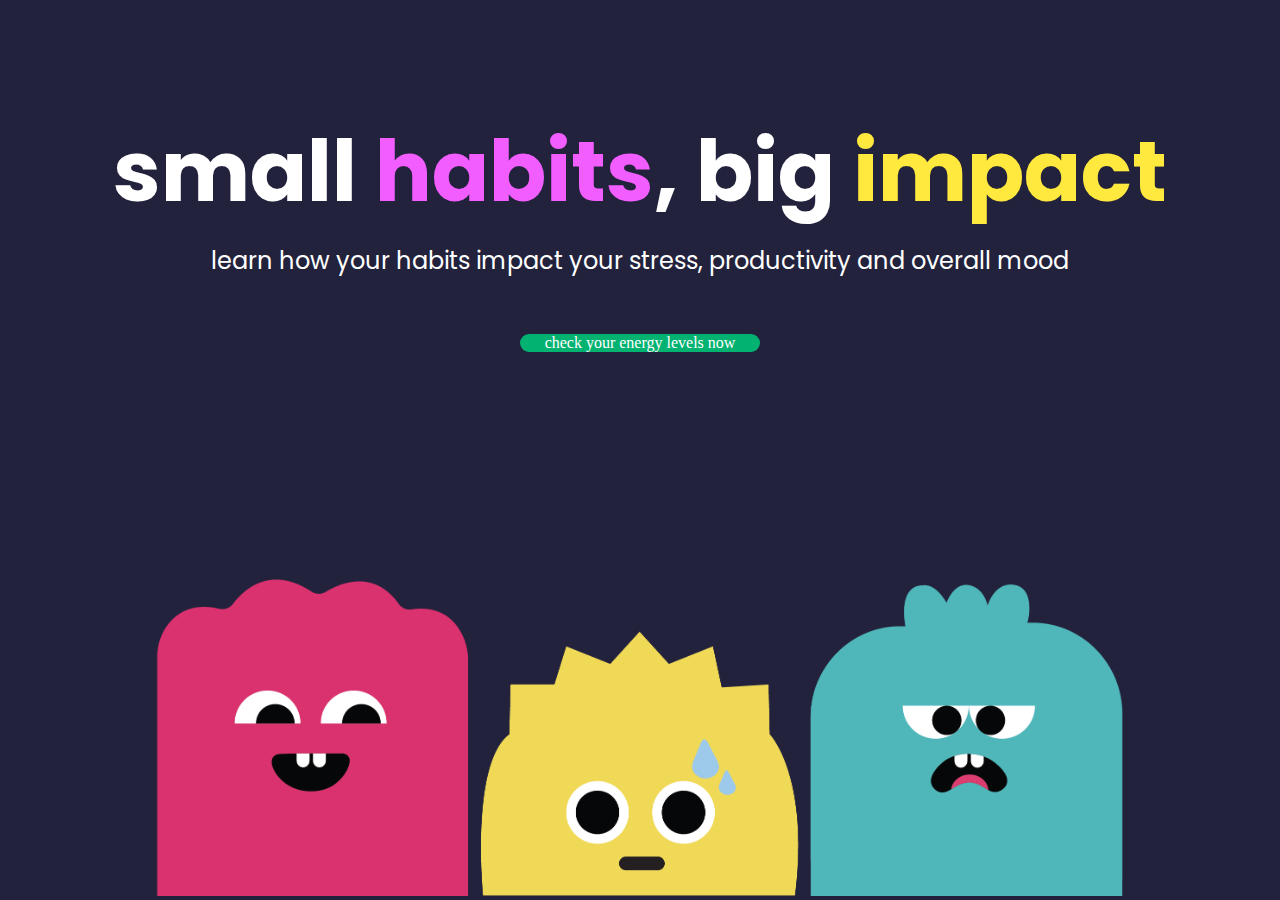
==== ui  homepage/index.html @ e6f69e57 "Re-organized folders" ====
<!DOCTYPE html> 
<html lang="en">
<head>
    <title>still don't know</title>
    <link rel="stylesheet" href="style.css"> <!-- Corrected closing tag -->
    <link href="https://fonts.googleapis.com/css2?family=Poppins:wght@300;400;500;600;700&display=swap" rel="stylesheet"> <!-- Google Fonts link -->
</head>

<body>
<div class="titles">

    <h1>small <span class="highlight-habit">habits</span>, big <span class="highlight-impact">impact</span>
    <h2>learn how your habits impact your stress, productivity and overall mood</h2>
    <div class="button">check your energy levels now</button>
        </a>
    </div>
</div>

    <div class="image-container">
        <img src="images/char home.png" alt="Description of image" class="responsive-image"> <!-- Updated image path -->
    </div>
</body>

</html>
---- ui  homepage/style.css ----
body {
    background-color: #23223C; /* Change this to your desired background color */
    text-align: center; /* Center all text */
    display: flex; /* Use Flexbox */
    flex-direction: column; /* Stack children vertically */
    /* justify-content: center; Center vertically */
    align-items: center; /* Center horizontally */
    height: 100vh; /* Full viewport height */
    margin: 0; /* Remove default margin */
    position: relative; /* Set position to relative for absolute positioning of children */
}

.titles {
    /* display: flex; */
    align-items: center;
    padding-top: 108px;
}

h1, h2, h3, h4, h5, h6 {
    font-family: "Poppins", sans-serif;
    font-weight: normal;
    color: white; /* Set all heading text to white */
}

h1 {
    font-size: 5.3rem;
    margin: 0; /* No margin for h1 */
    font-weight: bold;
}

.highlight-habit {
    color: #F25DFF; 
}

.highlight-impact {
    color: #FFE93F;
}

h2 {
    margin: 0.5rem 2rem;
  
  /* Reduced margin for h2 */
}

.button {
    display: inline-block; /* Makes the button-like div behave like a button */
    padding: 0px 25px; /* Adds some padding */
    background-color: #02B271; /* Button background color */
    color: white; /* Text color */
    border-radius: 50px; /* Rounded corners */
    cursor: pointer; /* Changes cursor to pointer on hover */
    margin: 3rem 0;
    transition: transform 0.6s ease, opacity 0.6s ease;
}

.button:hover {
    transform: scale(1.1); /* Add this to trigger the transition */
    opacity: 0.6;
}



.image-container {
    position: absolute; /* Position the image container absolutely */
    bottom: 0; /* Stick to the bottom of the page */
    left: 49%; /* Center horizontally */
    transform: translateX(-80%); /* Adjust for centering */
    margin-top: 5rem; /* Add some space above the image */
}

.responsive-image {
    width: 164%; /* Adjust the width as needed (e.g., 80% of the container) */
    height: auto; /* Maintain aspect ratio */
}
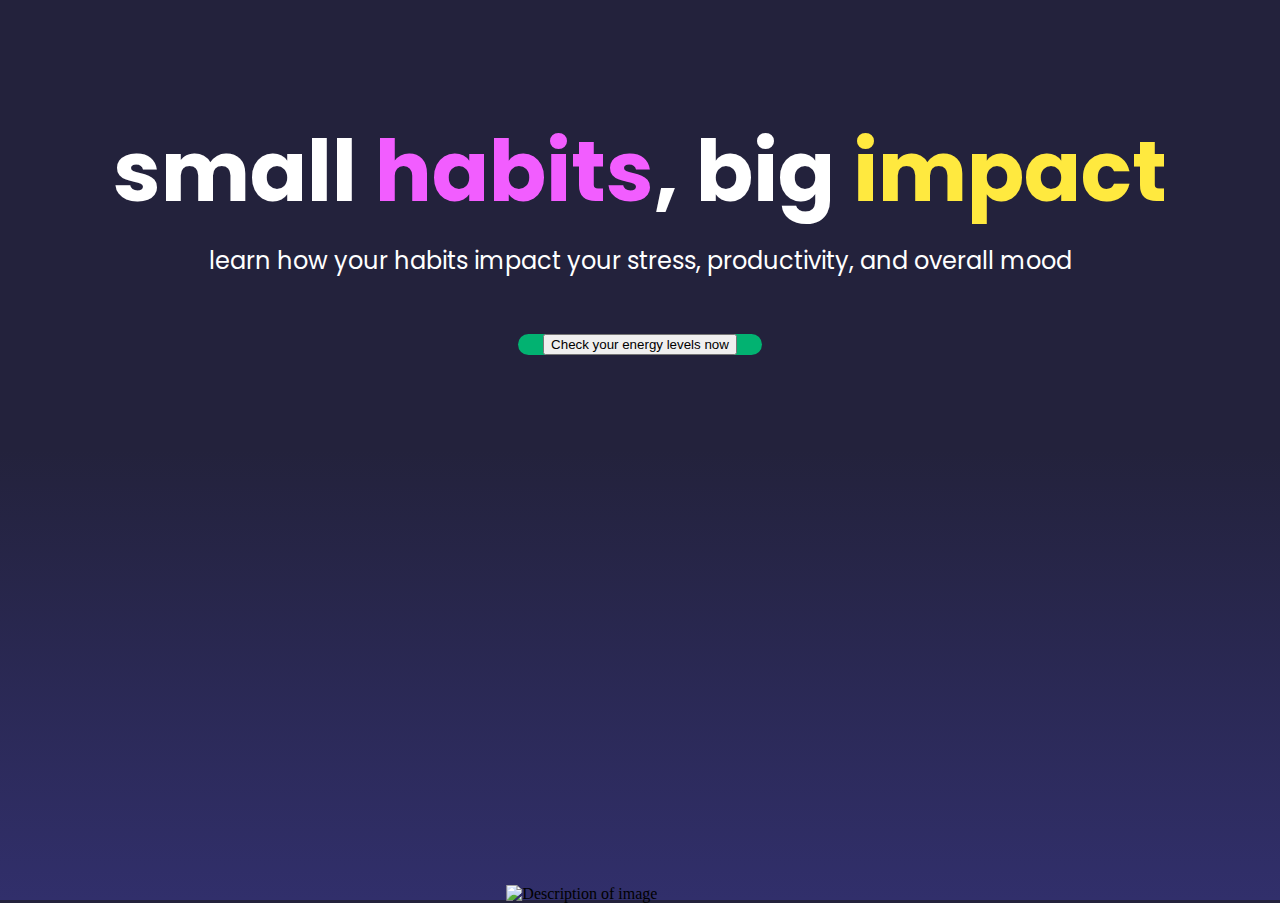
==== commit 626d3bd2: "Added persistence to home page" ====
--- a/ui  homepage/index.html
+++ b/ui  homepage/index.html
@@ -1,24 +1,25 @@
 <!DOCTYPE html> 
 <html lang="en">
 <head>
-    <title>still don't know</title>
-    <link rel="stylesheet" href="style.css"> <!-- Corrected closing tag -->
-    <link href="https://fonts.googleapis.com/css2?family=Poppins:wght@300;400;500;600;700&display=swap" rel="stylesheet"> <!-- Google Fonts link -->
+    <title>Still Don't Know</title>
+    <link rel="stylesheet" href="style.css">
+    <link href="https://fonts.googleapis.com/css2?family=Poppins:wght@300;400;500;600;700&display=swap" rel="stylesheet">
 </head>
 
 <body>
-<div class="titles">
+    <div class="titles">
+        <h1>small <span class="highlight-habit">habits</span>, big <span class="highlight-impact">impact</span></h1>
+        <h2>learn how your habits impact your stress, productivity, and overall mood</h2>
 
-    <h1>small <span class="highlight-habit">habits</span>, big <span class="highlight-impact">impact</span>
-    <h2>learn how your habits impact your stress, productivity and overall mood</h2>
-    <div class="button">check your energy levels now</button>
-        </a>
+        <div class="button">
+            <a href="../ui slider pages/slider.html"> 
+                <button>Check your energy levels now</button>
+            </a>
+        </div>
     </div>
-</div>
 
     <div class="image-container">
-        <img src="images/char home.png" alt="Description of image" class="responsive-image"> <!-- Updated image path -->
+        <img src="images/char-home.png" alt="Description of image" class="responsive-image">
     </div>
 </body>
-
-</html>+</html>
--- a/ui  homepage/style.css
+++ b/ui  homepage/style.css
@@ -1,14 +1,15 @@
 body {
-    background-color: #23223C; /* Change this to your desired background color */
+    background-image: linear-gradient(to bottom, #23223C, #23223C, #312F6B); /* Add the gradient background */
+    background-color: #23223C; /* Fallback background color */
     text-align: center; /* Center all text */
     display: flex; /* Use Flexbox */
     flex-direction: column; /* Stack children vertically */
-    /* justify-content: center; Center vertically */
     align-items: center; /* Center horizontally */
     height: 100vh; /* Full viewport height */
     margin: 0; /* Remove default margin */
     position: relative; /* Set position to relative for absolute positioning of children */
 }
+
 
 .titles {
     /* display: flex; */
@@ -62,7 +63,7 @@
 
 .image-container {
     position: absolute; /* Position the image container absolutely */
-    bottom: 0; /* Stick to the bottom of the page */
+    bottom: -0.2rem; /* Stick to the bottom of the page */
     left: 49%; /* Center horizontally */
     transform: translateX(-80%); /* Adjust for centering */
     margin-top: 5rem; /* Add some space above the image */
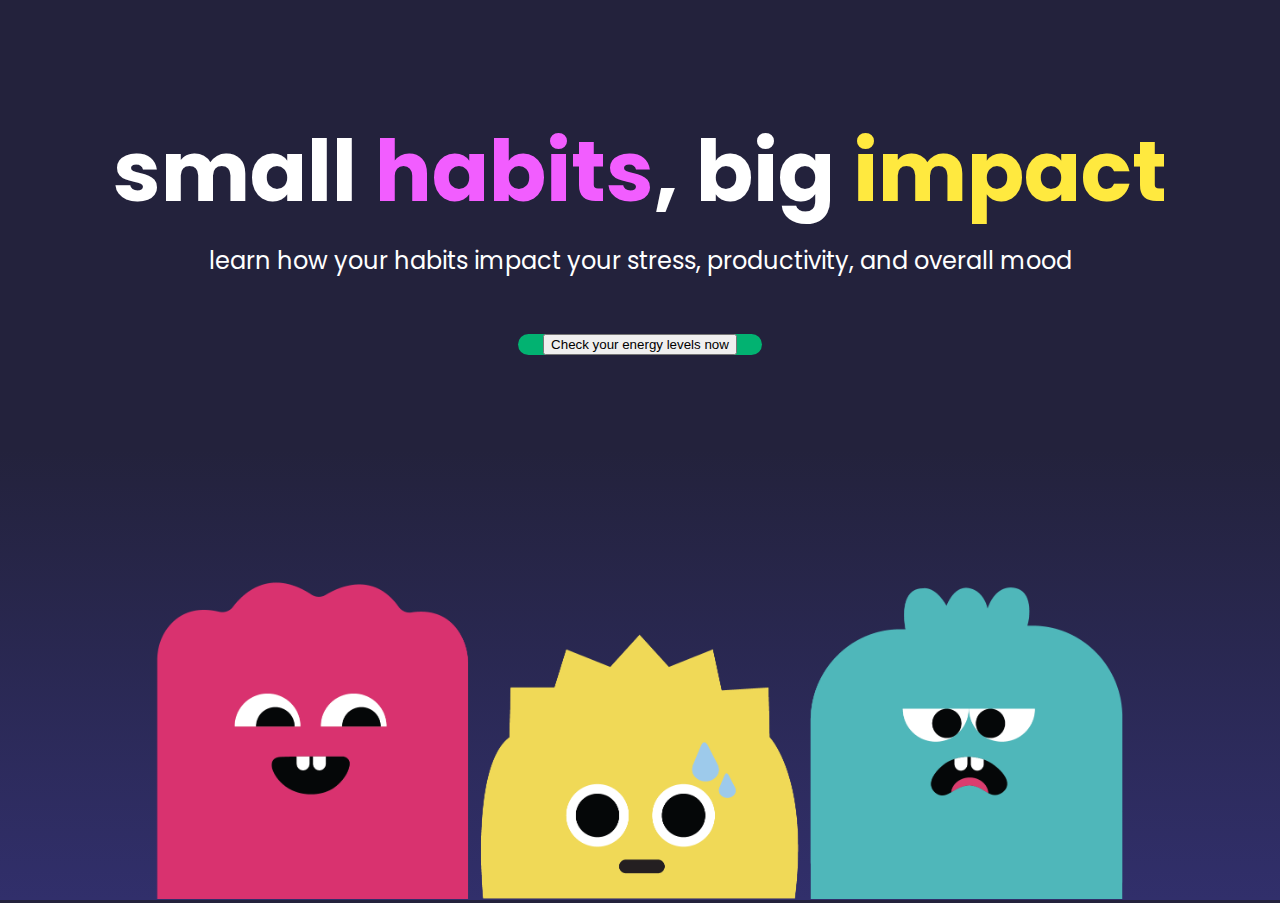
==== commit e28c6251: "button fixed" ====
--- a/ui  homepage/index.html
+++ b/ui  homepage/index.html
@@ -19,7 +19,7 @@
     </div>
 
     <div class="image-container">
-        <img src="images/char-home.png" alt="Description of image" class="responsive-image">
+        <img src="images/char home.png" alt="Description of image" class="responsive-image">
     </div>
 </body>
 </html>
--- a/ui  homepage/style.css
+++ b/ui  homepage/style.css
@@ -10,9 +10,7 @@
     position: relative; /* Set position to relative for absolute positioning of children */
 }
 
-
 .titles {
-    /* display: flex; */
     align-items: center;
     padding-top: 108px;
 }
@@ -38,9 +36,7 @@
 }
 
 h2 {
-    margin: 0.5rem 2rem;
-  
-  /* Reduced margin for h2 */
+    margin: 0.5rem 2rem; /* Reduced margin for h2 */
 }
 
 .button {
@@ -52,14 +48,14 @@
     cursor: pointer; /* Changes cursor to pointer on hover */
     margin: 3rem 0;
     transition: transform 0.6s ease, opacity 0.6s ease;
+    position: relative; /* Set position to relative */
+    z-index: 10; /* Set a high z-index to ensure it appears on top */
 }
 
 .button:hover {
     transform: scale(1.1); /* Add this to trigger the transition */
     opacity: 0.6;
 }
-
-
 
 .image-container {
     position: absolute; /* Position the image container absolutely */
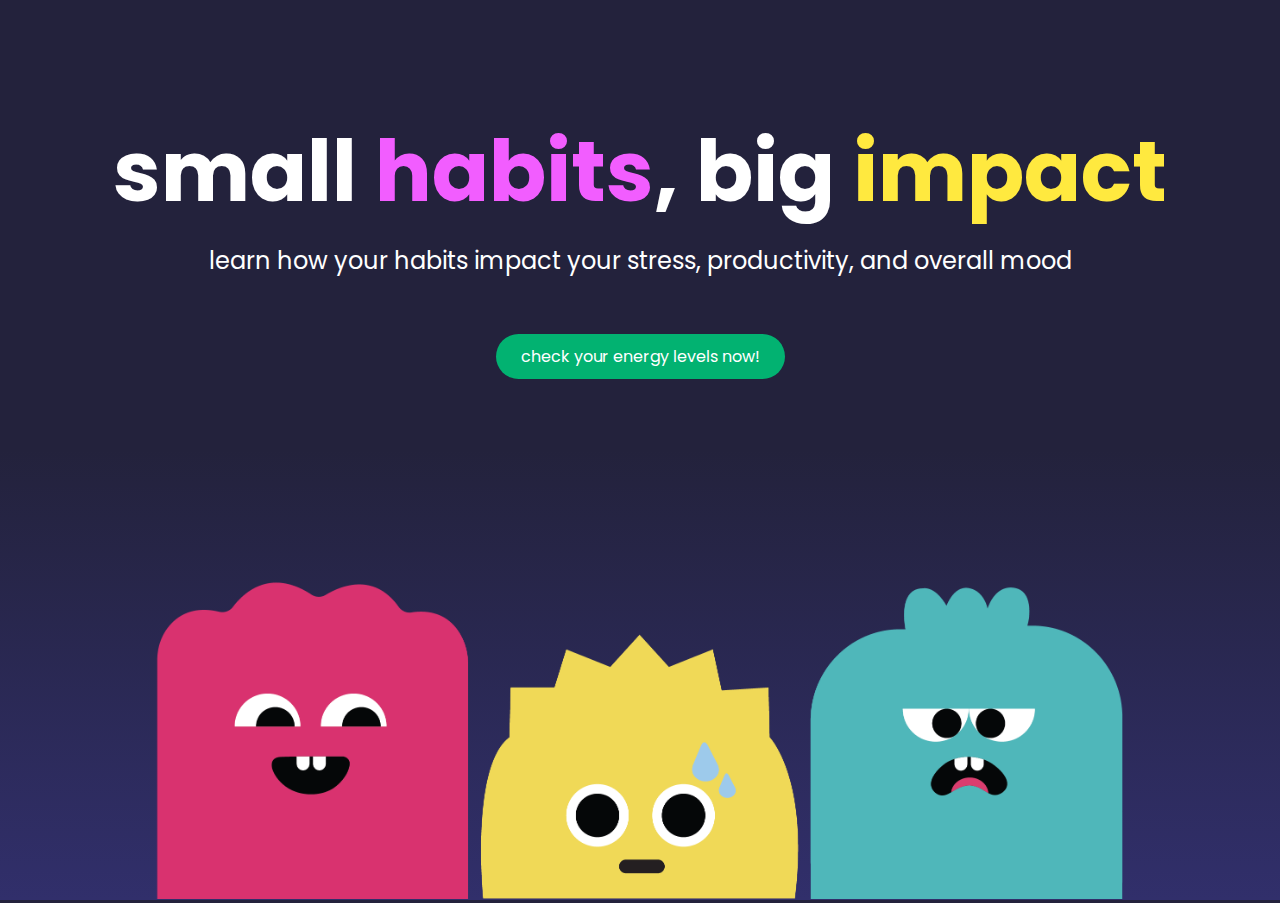
==== commit 3c1007ff: "Merge branch 'main' of https://github.com/am-codez/P-Happy-Good-Habits-" ====
--- a/ui  homepage/index.html
+++ b/ui  homepage/index.html
@@ -11,11 +11,9 @@
         <h1>small <span class="highlight-habit">habits</span>, big <span class="highlight-impact">impact</span></h1>
         <h2>learn how your habits impact your stress, productivity, and overall mood</h2>
 
-        <div class="button">
-            <a href="../ui slider pages/slider.html"> 
-                <button>Check your energy levels now</button>
-            </a>
-        </div>
+        <a href="../ui slider pages/slider.html" class="button"> 
+            check your energy levels now!
+        </a>
     </div>
 
     <div class="image-container">
--- a/ui  homepage/style.css
+++ b/ui  homepage/style.css
@@ -40,11 +40,13 @@
 }
 
 .button {
+    font-family: "Poppins", sans-serif;
     display: inline-block; /* Makes the button-like div behave like a button */
-    padding: 0px 25px; /* Adds some padding */
+    padding: 10px 25px; /* Adds some padding */
     background-color: #02B271; /* Button background color */
     color: white; /* Text color */
     border-radius: 50px; /* Rounded corners */
+    text-decoration: none; /* Remove underline from the link */
     cursor: pointer; /* Changes cursor to pointer on hover */
     margin: 3rem 0;
     transition: transform 0.6s ease, opacity 0.6s ease;
@@ -53,7 +55,7 @@
 }
 
 .button:hover {
-    transform: scale(1.1); /* Add this to trigger the transition */
+    transform: scale(1.025); /* Add this to trigger the transition */
     opacity: 0.6;
 }
 
@@ -69,3 +71,5 @@
     width: 164%; /* Adjust the width as needed (e.g., 80% of the container) */
     height: auto; /* Maintain aspect ratio */
 }
+
+
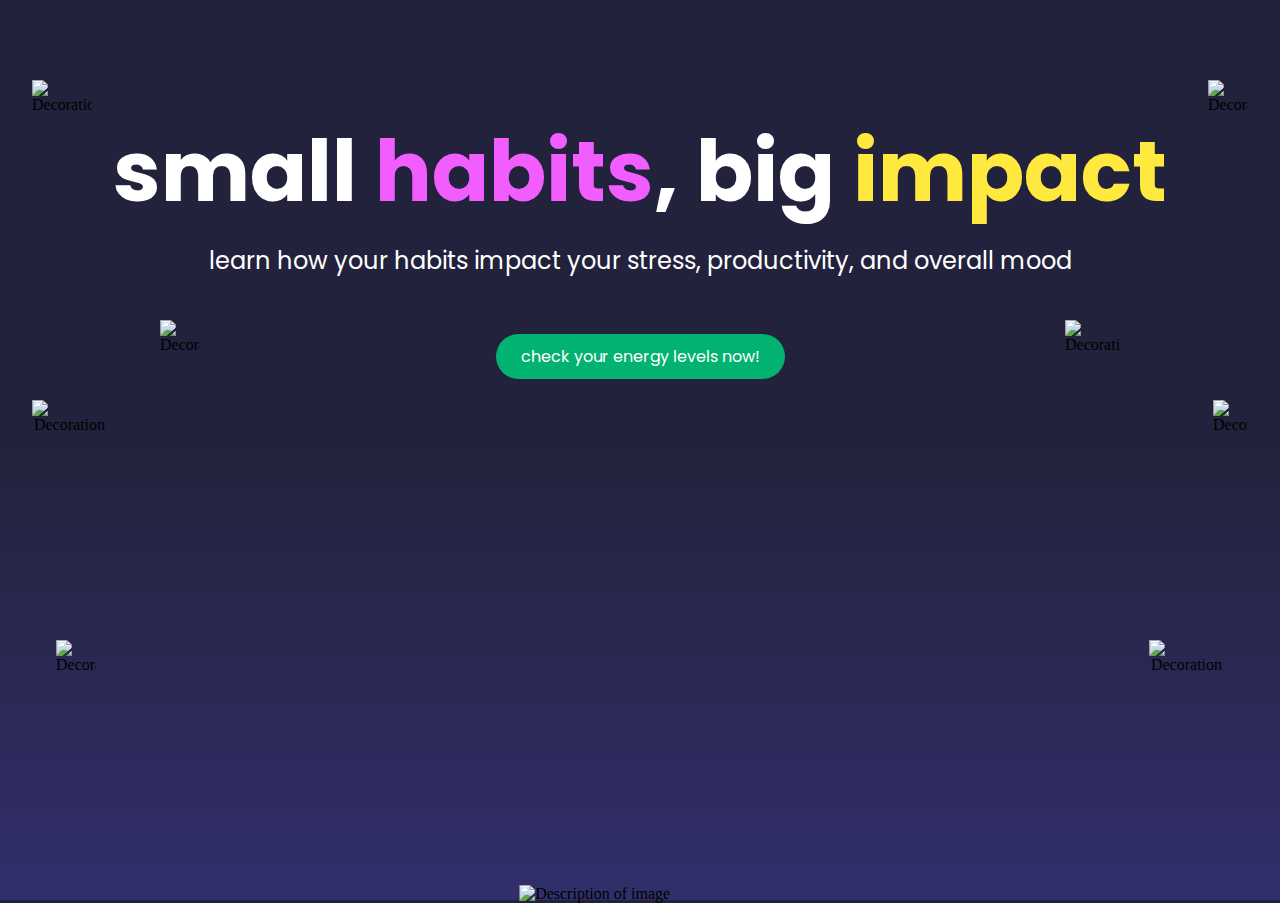
==== commit f3d72b34: "a" ====
--- a/ui  homepage/index.html
+++ b/ui  homepage/index.html
@@ -11,7 +11,7 @@
         <h1>small <span class="highlight-habit">habits</span>, big <span class="highlight-impact">impact</span></h1>
         <h2>learn how your habits impact your stress, productivity, and overall mood</h2>
 
-        <a href="../ui slider pages/slider.html" class="button"> 
+        <a href="age form.html" class="button"> 
             check your energy levels now!
         </a>
     </div>
@@ -19,5 +19,15 @@
     <div class="image-container">
         <img src="images/char home.png" alt="Description of image" class="responsive-image">
     </div>
+
+    <!-- Deco images -->
+    <img src="images/deco.png" alt="Decoration" class="deco deco1">
+    <img src="images/deco.png" alt="Decoration" class="deco deco2">
+    <img src="images/deco.png" alt="Decoration" class="deco deco3">
+    <img src="images/deco.png" alt="Decoration" class="deco deco4">
+    <img src="images/deco.png" alt="Decoration" class="deco deco5">
+    <img src="images/deco.png" alt="Decoration" class="deco deco6">
+    <img src="images/deco.png" alt="Decoration" class="deco deco7">
+    <img src="images/deco.png" alt="Decoration" class="deco deco8">
 </body>
-</html>
+</html>--- a/ui  homepage/style.css
+++ b/ui  homepage/style.css
@@ -62,14 +62,95 @@
 .image-container {
     position: absolute; /* Position the image container absolutely */
     bottom: -0.2rem; /* Stick to the bottom of the page */
-    left: 49%; /* Center horizontally */
+    left: 50%; /* Center horizontally */
     transform: translateX(-80%); /* Adjust for centering */
     margin-top: 5rem; /* Add some space above the image */
 }
 
 .responsive-image {
-    width: 164%; /* Adjust the width as needed (e.g., 80% of the container) */
+    width: 160%; /* Adjust the width as needed (e.g., 80% of the container) */
     height: auto; /* Maintain aspect ratio */
 }
 
 
+.deco {
+    position: absolute; /* Position absolutely */
+    background-size: cover; /* Cover the entire area */
+    z-index: -100; /* Ensure it is behind other content */
+    animation: moveUpDown 3s ease-in-out infinite; /* Default animation */
+}
+
+/* Specific deco images with different animation durations */
+.deco1 {
+    top: 5rem; /* 90px from the top */
+    left: 2rem; /* 40px from the left */
+    width: 60px; /* Adjust width as needed */
+    height: 60px; /* Adjust height as needed */
+    animation-duration: 2s; /* Faster animation */
+}
+
+.deco2 {
+    top: 20rem; /* 200px from the top */
+    left: 10rem; /* 200px from the left */
+    width: 40px; /* Adjust width as needed */
+    height: 40px; /* Adjust height as needed */
+    animation-duration: 4s; /* Slower animation */
+}
+
+.deco3 {
+    top: 25rem; /* 300px from the top */
+    left: 2rem; /* 100px from the left */
+    width: 75px; /* Adjust width as needed */
+    height: 75px; /* Adjust height as needed */
+    animation-duration: 3s; /* Medium speed animation */
+}
+
+.deco4 {
+    top: 40rem; /* 300px from the top */
+    left: 3.5rem; /* 100px from the left */
+    width: 40px; /* Adjust width as needed */
+    height: 40px; /* Adjust height as needed */
+    animation-duration: 5s; /* Medium speed animation */
+}
+
+.deco5 {
+    top: 5rem; /* 90px from the top */
+    right: 2rem; /* 40px from the left */
+    width: 40px; /* Adjust width as needed */
+    height: 40px; /* Adjust height as needed */
+    animation-duration: 2s; /* Faster animation */
+}
+
+.deco6 {
+    top: 20rem; /* 200px from the top */
+    right: 10rem; /* 200px from the left */
+    width: 55px; /* Adjust width as needed */
+    height: 55px; /* Adjust height as needed */
+    animation-duration: 4s; /* Slower animation */
+}
+
+.deco7 {
+    top: 25rem; /* 300px from the top */
+    right: 2rem; /* 100px from the left */
+    width: 35px; /* Adjust width as needed */
+    height: 35px; /* Adjust height as needed */
+    animation-duration: 3s; /* Medium speed animation */
+}
+
+.deco8 {
+    top: 40rem; /* 300px from the top */
+    right: 3.5rem; /* 100px from the left */
+    width: 75px; /* Adjust width as needed */
+    height: 75px; /* Adjust height as needed */
+    animation-duration: 5s; /* Medium speed animation */
+}
+
+/* Keyframes for up and down movement */
+@keyframes moveUpDown {
+    0%, 100% {
+        transform: translateY(0); /* Start and end at original position */
+    }
+    50% {
+        transform: translateY(-20px); /* Move up */
+    }
+}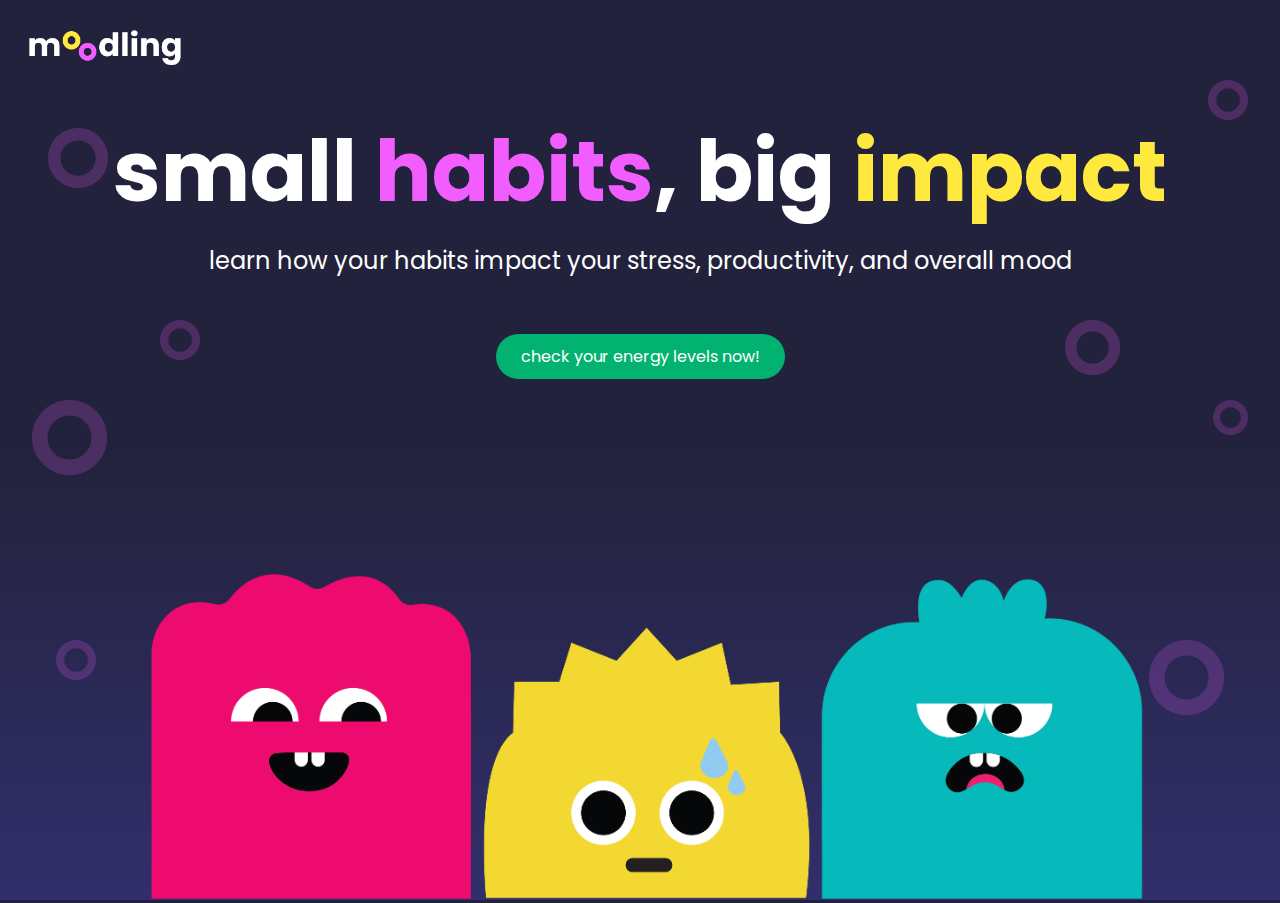
==== commit f1d9b56c: "Merge branch 'main' of https://github.com/am-codez/P-Happy-Good-Habits-" ====
--- a/ui  homepage/index.html
+++ b/ui  homepage/index.html
@@ -7,6 +7,8 @@
 </head>
 
 <body>
+    <img src="images/moodling.png" alt="Logo" class="logo">
+
     <div class="titles">
         <h1>small <span class="highlight-habit">habits</span>, big <span class="highlight-impact">impact</span></h1>
         <h2>learn how your habits impact your stress, productivity, and overall mood</h2>
@@ -30,4 +32,4 @@
     <img src="images/deco.png" alt="Decoration" class="deco deco7">
     <img src="images/deco.png" alt="Decoration" class="deco deco8">
 </body>
-</html>+</html>
--- a/ui  homepage/style.css
+++ b/ui  homepage/style.css
@@ -62,13 +62,13 @@
 .image-container {
     position: absolute; /* Position the image container absolutely */
     bottom: -0.2rem; /* Stick to the bottom of the page */
-    left: 50%; /* Center horizontally */
+    left: 51%; /* Center horizontally */
     transform: translateX(-80%); /* Adjust for centering */
     margin-top: 5rem; /* Add some space above the image */
 }
 
 .responsive-image {
-    width: 160%; /* Adjust the width as needed (e.g., 80% of the container) */
+    width: 158%; /* Adjust the width as needed (e.g., 80% of the container) */
     height: auto; /* Maintain aspect ratio */
 }
 
@@ -82,8 +82,8 @@
 
 /* Specific deco images with different animation durations */
 .deco1 {
-    top: 5rem; /* 90px from the top */
-    left: 2rem; /* 40px from the left */
+    top: 8rem; /* 90px from the top */
+    left: 3rem; /* 40px from the left */
     width: 60px; /* Adjust width as needed */
     height: 60px; /* Adjust height as needed */
     animation-duration: 2s; /* Faster animation */
@@ -153,4 +153,12 @@
     50% {
         transform: translateY(-20px); /* Move up */
     }
+}
+
+
+.logo {
+    position: absolute; /* or fixed, depending on your layout */
+    top: 25px; /* adjust as needed */
+    left: 25px; /* adjust as needed */
+    width: 160px; /* adjust size as needed */
 }